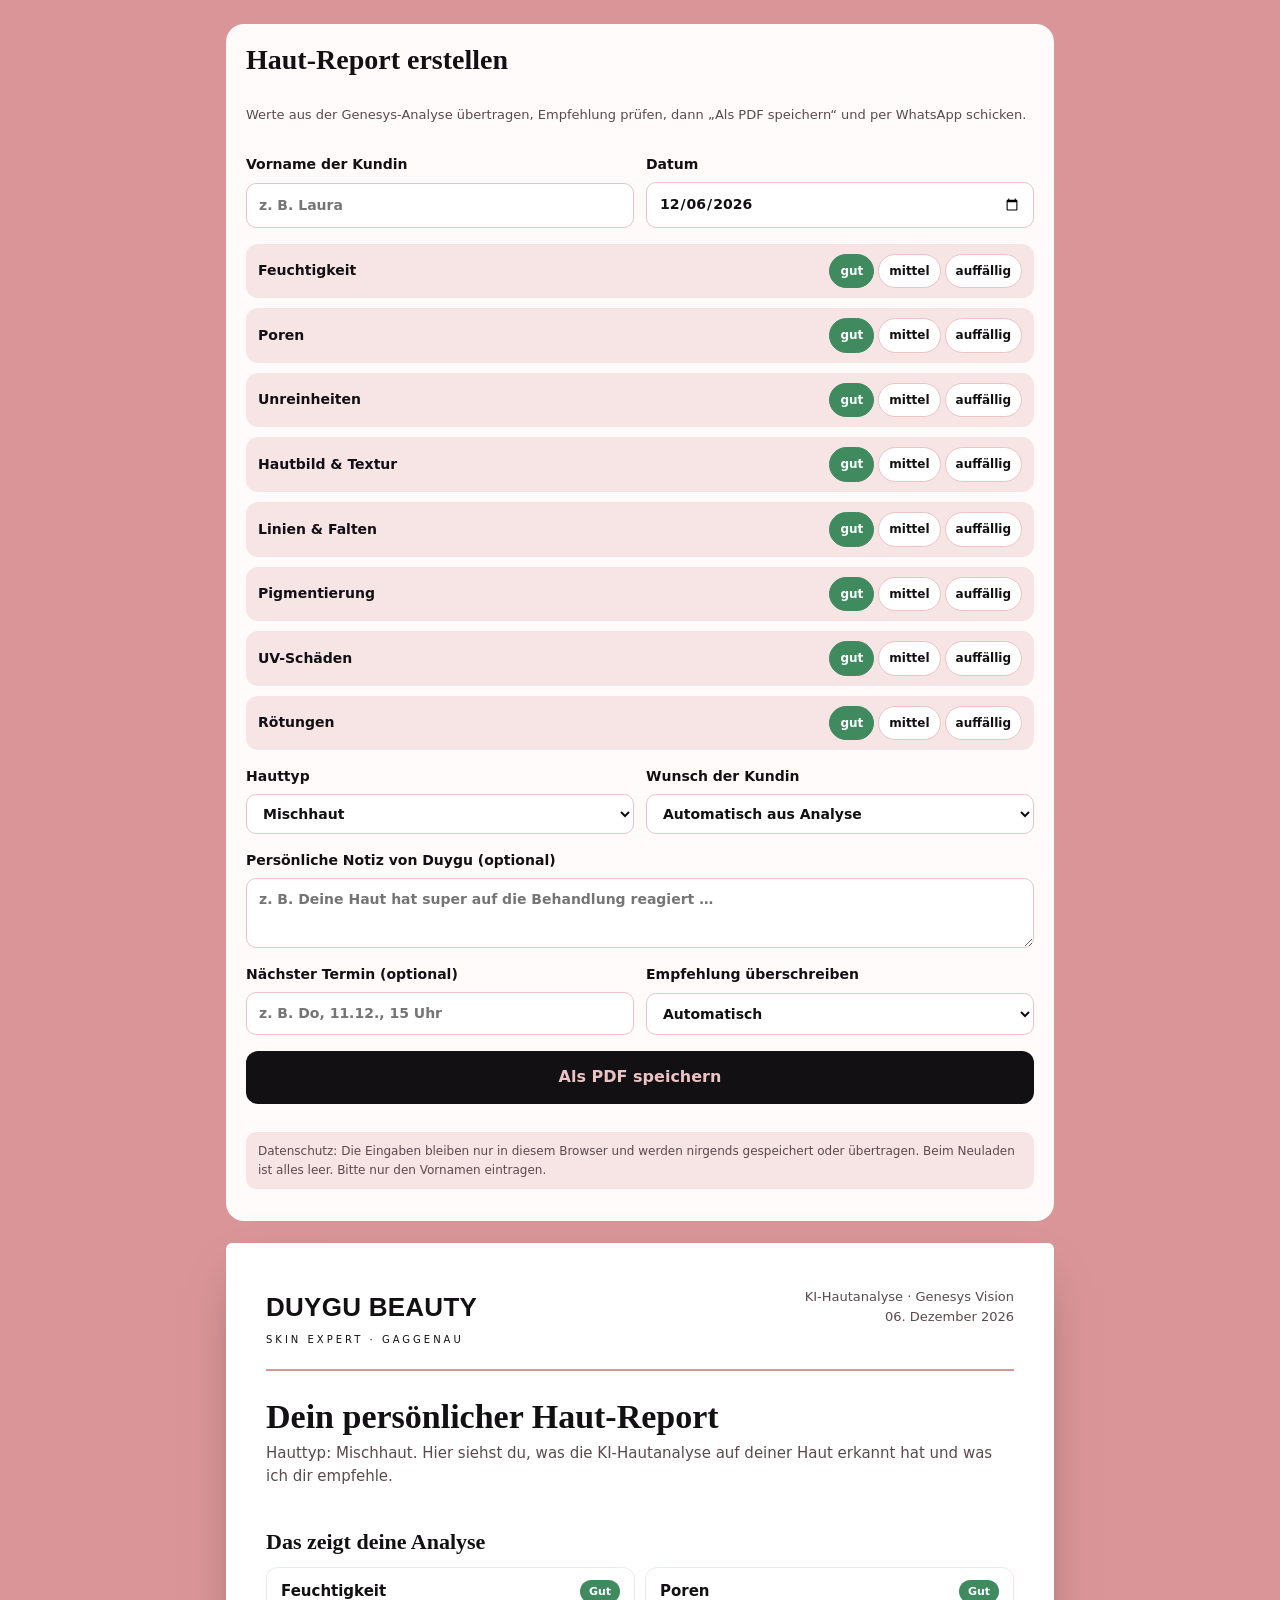
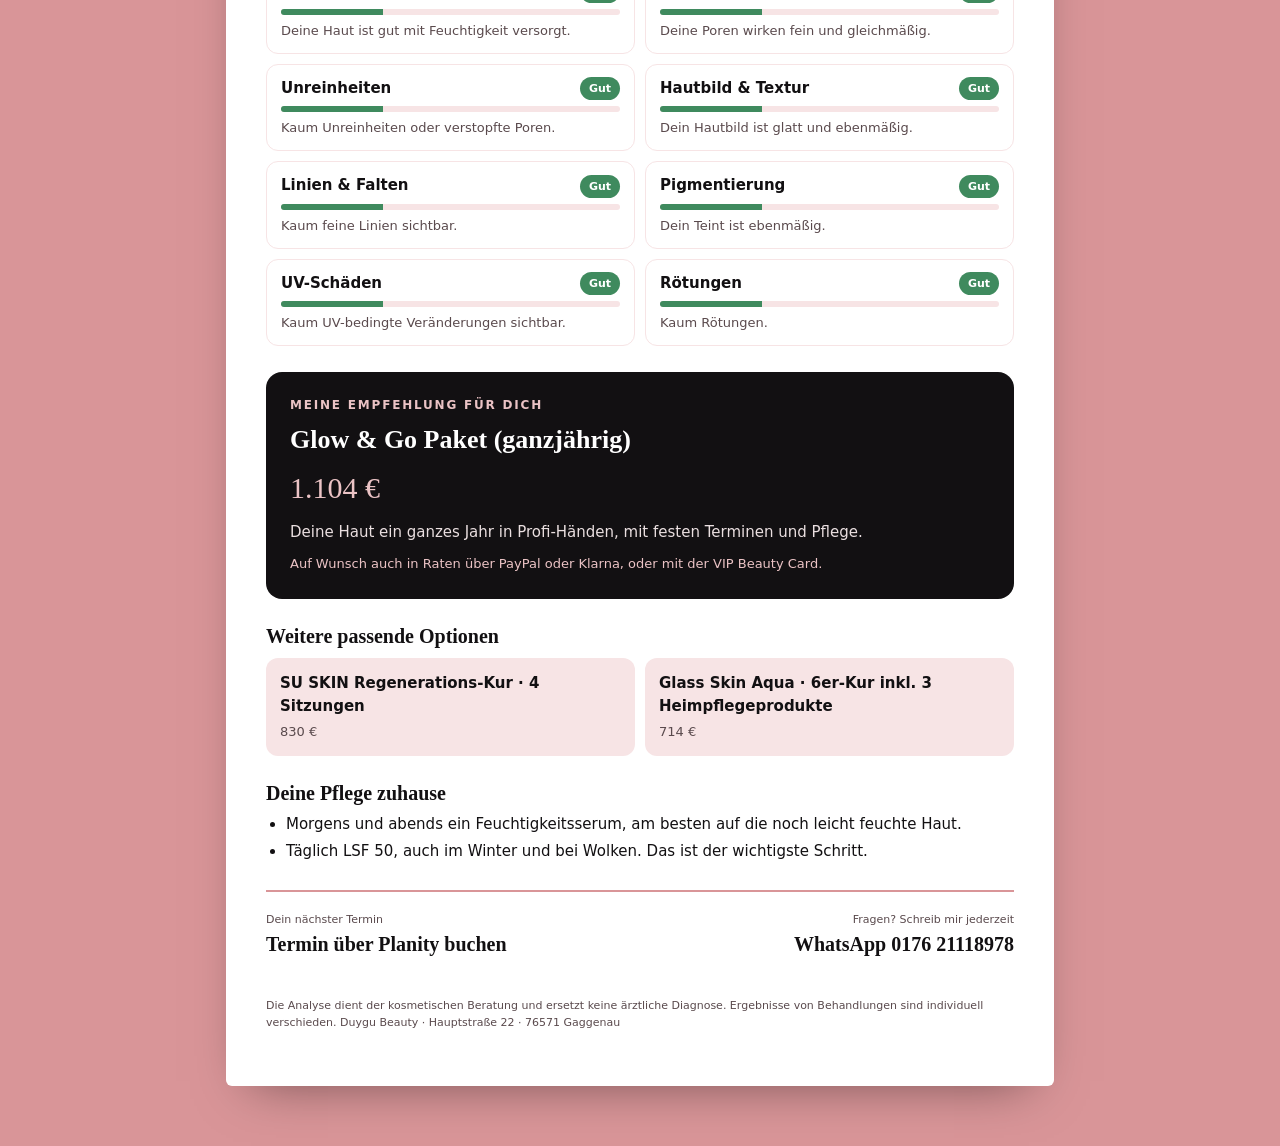
==== hautreport/index.html @ a6d689e8 "Haut-Report-Generator Co-Authored-By: Claude Opus 5.5 <noreply@anthropic.com> Claude-Session: https:" ====
<!doctype html>
<html lang="de">
<head>
<meta charset="utf-8">
<meta name="viewport" content="width=device-width, initial-scale=1, viewport-fit=cover">
<meta name="robots" content="noindex, nofollow">
<title>Haut-Report · Duygu Beauty</title>
<link rel="stylesheet" href="../fonts/fonts.css">
<style>
/* Layout: two parts. Top = input form for Duygu (hidden when printing). Bottom = A4 report preview that becomes the PDF. */
:root{
  --rose:#D99598; --rose-soft:#EBC3C5; --blush:#F7E4E5; --paper:#FFFBFB;
  --ink:#121012; --muted:#5A4A4D; --good:#3F8A5E; --mid:#C08A2E; --bad:#B8475B;
  --display:"Playfair Display",Georgia,serif; --body:"Open Sans",system-ui,-apple-system,sans-serif;
  color-scheme:light;
}
*{box-sizing:border-box}
body{margin:0;background:var(--rose);color:var(--ink);font-family:var(--body);font-size:15px;line-height:1.55}
.wrap{max-width:860px;margin:0 auto;padding:24px max(16px,env(safe-area-inset-left,0px)) 60px max(16px,env(safe-area-inset-right,0px))}
h1,h2,h3{font-family:var(--display);font-weight:600;margin:0;line-height:1.15}
.panel{background:var(--paper);border-radius:18px;padding:20px;display:grid;gap:16px;margin-bottom:22px}
.panel h1{font-size:28px}
.hint{font-size:13px;color:var(--muted)}
label{font-weight:600;font-size:14px;display:grid;gap:6px}
input[type=text],input[type=date],select,textarea{font:inherit;padding:10px 12px;border:1px solid var(--rose-soft);border-radius:10px;background:#fff;color:var(--ink);width:100%}
textarea{min-height:70px}
.grid2{display:grid;grid-template-columns:1fr 1fr;gap:12px}
@media(max-width:600px){.grid2{grid-template-columns:1fr}}
.areas{display:grid;gap:10px}
.area{display:grid;grid-template-columns:1fr auto;gap:10px;align-items:center;background:var(--blush);border-radius:12px;padding:10px 12px}
.area b{font-size:14px}
.seg{display:flex;gap:4px;position:relative}
.seg input{position:absolute;opacity:0;pointer-events:none}
.seg label{font-size:12px;font-weight:700;padding:7px 10px;border-radius:999px;background:#fff;border:1px solid var(--rose-soft);cursor:pointer}
.seg input:checked+label.g{background:var(--good);border-color:var(--good);color:#fff}
.seg input:checked+label.m{background:var(--mid);border-color:var(--mid);color:#fff}
.seg input:checked+label.b{background:var(--bad);border-color:var(--bad);color:#fff}
.seg input:focus-visible+label{outline:2px solid var(--ink)}
.btn{font:inherit;font-weight:700;border:0;border-radius:12px;padding:14px 20px;background:var(--ink);color:var(--rose-soft);cursor:pointer;font-size:16px}
.privacy{font-size:12px;color:var(--muted);background:var(--blush);border-radius:10px;padding:10px 12px}

/* report */
.report{background:#fff;border-radius:6px;box-shadow:0 20px 50px -25px rgba(0,0,0,.5);padding:44px 40px;display:grid;gap:26px}
.r-head{display:flex;justify-content:space-between;gap:16px;align-items:flex-start;border-bottom:2px solid var(--rose);padding-bottom:18px;flex-wrap:wrap}
.brand b{display:block;font-family:"Arial Narrow",Impact,sans-serif;font-weight:800;font-size:26px;letter-spacing:.01em}
.brand small{letter-spacing:.3em;font-size:10px}
.r-meta{text-align:right;font-size:13px;color:var(--muted)}
.r-title h2{font-size:34px}
.r-title p{color:var(--muted);margin-top:6px}
.r-areas{display:grid;grid-template-columns:repeat(2,minmax(0,1fr));gap:10px}
@media(max-width:560px){.r-areas{grid-template-columns:1fr}.report{padding:28px 20px}}
.r-area{border:1px solid var(--blush);border-radius:12px;padding:12px 14px;display:grid;gap:6px}
.r-area .top{display:flex;justify-content:space-between;gap:8px;align-items:center}
.pill{font-size:11px;font-weight:700;padding:3px 9px;border-radius:999px;color:#fff;white-space:nowrap}
.pill.g{background:var(--good)}.pill.m{background:var(--mid)}.pill.b{background:var(--bad)}
.bar{height:6px;border-radius:99px;background:var(--blush);overflow:hidden}
.bar span{display:block;height:100%}
.r-area p{font-size:13px;color:var(--muted);margin:0}
.reco{background:var(--ink);color:#fff;border-radius:16px;padding:24px;display:grid;gap:10px}
.reco .eyebrow{color:var(--rose-soft);font-size:12px;letter-spacing:.15em;text-transform:uppercase;font-weight:700}
.reco h3{font-size:26px;color:#fff}
.reco .price{font-family:var(--display);font-size:30px;color:var(--rose-soft)}
.reco p{color:#EADFE0;margin:0}
.alt{display:grid;grid-template-columns:repeat(2,minmax(0,1fr));gap:10px}
@media(max-width:560px){.alt{grid-template-columns:1fr}}
.alt div{background:var(--blush);border-radius:12px;padding:14px;display:grid;gap:4px}
.alt b{font-size:15px}
.alt span{font-size:13px;color:var(--muted)}
.home ul{margin:8px 0 0;padding-left:20px;display:grid;gap:4px}
.note{background:var(--blush);border-radius:12px;padding:14px;font-style:italic}
.next{display:flex;justify-content:space-between;gap:16px;flex-wrap:wrap;border-top:2px solid var(--rose);padding-top:16px;font-size:14px}
.next b{display:block;font-family:var(--display);font-size:20px}
.fine{font-size:11px;color:var(--muted)}

@media print{
  @page{size:A4;margin:12mm}
  body{background:#fff}
  .panel{display:none}
  .wrap{padding:0;max-width:none}
  .report{box-shadow:none;border-radius:0;padding:0;gap:18px}
  .reco,.pill,.bar span,.alt div,.note{-webkit-print-color-adjust:exact;print-color-adjust:exact}
  .r-area,.reco,.alt div{break-inside:avoid}
}
</style>
</head>
<body>
<div class="wrap">

<form class="panel" id="f" autocomplete="off">
  <h1>Haut-Report erstellen</h1>
  <p class="hint">Werte aus der Genesys-Analyse übertragen, Empfehlung prüfen, dann „Als PDF speichern“ und per WhatsApp schicken.</p>
  <div class="grid2">
    <label>Vorname der Kundin<input type="text" id="name" placeholder="z. B. Laura"></label>
    <label>Datum<input type="date" id="date"></label>
  </div>
  <div class="areas" id="areas"></div>
  <div class="grid2">
    <label>Hauttyp
      <select id="typ"><option>Mischhaut</option><option>Trockene Haut</option><option>Ölige Haut</option><option>Normale Haut</option><option>Sensible Haut</option></select>
    </label>
    <label>Wunsch der Kundin
      <select id="ziel"><option value="auto">Automatisch aus Analyse</option><option value="glow">Mehr Glow &amp; Frische</option><option value="pigment">Ebenmäßiger Teint / Pigment</option><option value="poren">Feinere Poren &amp; Unreinheiten</option><option value="falten">Straffer, weniger Linien</option></select>
    </label>
  </div>
  <label>Persönliche Notiz von Duygu (optional)<textarea id="note" placeholder="z. B. Deine Haut hat super auf die Behandlung reagiert …"></textarea></label>
  <div class="grid2">
    <label>Nächster Termin (optional)<input type="text" id="next" placeholder="z. B. Do, 11.12., 15 Uhr"></label>
    <label>Empfehlung überschreiben
      <select id="override"><option value="">Automatisch</option></select>
    </label>
  </div>
  <button type="button" class="btn" id="print">Als PDF speichern</button>
  <p class="privacy">Datenschutz: Die Eingaben bleiben nur in diesem Browser und werden nirgends gespeichert oder übertragen. Beim Neuladen ist alles leer. Bitte nur den Vornamen eintragen.</p>
</form>

<article class="report" id="report">
  <header class="r-head">
    <div class="brand"><b>DUYGU BEAUTY</b><small>SKIN EXPERT · GAGGENAU</small></div>
    <div class="r-meta">KI-Hautanalyse · Genesys Vision<br><span id="r-date"></span></div>
  </header>
  <div class="r-title">
    <h2 id="r-hello">Dein persönlicher Haut-Report</h2>
    <p id="r-sub"></p>
  </div>
  <section>
    <h3 style="font-size:22px;margin-bottom:12px">Das zeigt deine Analyse</h3>
    <div class="r-areas" id="r-areas"></div>
  </section>
  <section class="reco" id="r-reco"></section>
  <section>
    <h3 style="font-size:20px;margin-bottom:10px">Weitere passende Optionen</h3>
    <div class="alt" id="r-alt"></div>
  </section>
  <section class="home">
    <h3 style="font-size:20px">Deine Pflege zuhause</h3>
    <ul id="r-home"></ul>
  </section>
  <section class="note" id="r-note" hidden></section>
  <footer class="next">
    <div><span class="fine">Dein nächster Termin</span><b id="r-next">Termin über Planity buchen</b></div>
    <div style="text-align:right"><span class="fine">Fragen? Schreib mir jederzeit</span><b>WhatsApp 0176 21118978</b></div>
  </footer>
  <p class="fine">Die Analyse dient der kosmetischen Beratung und ersetzt keine ärztliche Diagnose. Ergebnisse von Behandlungen sind individuell verschieden. Duygu Beauty · Hauptstraße 22 · 76571 Gaggenau</p>
</article>
</div>

<script>
var AREAS=[
 ["feuchte","Feuchtigkeit",{g:"Deine Haut ist gut mit Feuchtigkeit versorgt.",m:"Deiner Haut fehlt etwas Feuchtigkeit, auch wenn sie sich nicht trocken anfühlt.",b:"Deiner Haut fehlt deutlich Feuchtigkeit. Das lässt sie schneller müde und fahl wirken."}],
 ["poren","Poren",{g:"Deine Poren wirken fein und gleichmäßig.",m:"In der T-Zone sind die Poren etwas erweitert.",b:"Deine Poren sind deutlich sichtbar, vor allem in der T-Zone."}],
 ["unrein","Unreinheiten",{g:"Kaum Unreinheiten oder verstopfte Poren.",m:"Einzelne Unreinheiten und Talgablagerungen sind sichtbar.",b:"Viele verstopfte Poren und Unreinheiten. Hier lohnt sich eine gezielte Tiefenreinigung."}],
 ["textur","Hautbild & Textur",{g:"Dein Hautbild ist glatt und ebenmäßig.",m:"Dein Hautbild ist stellenweise etwas uneben.",b:"Dein Hautbild wirkt uneben, z. B. durch Pickelmale oder raue Stellen."}],
 ["falten","Linien & Falten",{g:"Kaum feine Linien sichtbar.",m:"Erste feine Linien sind sichtbar, z. B. um Augen oder Stirn.",b:"Feine Linien und Fältchen sind deutlich sichtbar."}],
 ["pigment","Pigmentierung",{g:"Dein Teint ist ebenmäßig.",m:"Einzelne Pigmentflecken sind sichtbar.",b:"Deutliche Pigmentflecken bzw. ungleichmäßiger Teint."}],
 ["uv","UV-Schäden",{g:"Kaum UV-bedingte Veränderungen sichtbar.",m:"Unter UV-Licht zeigen sich erste Sonnenschäden.",b:"Unter UV-Licht sind deutliche Sonnenschäden sichtbar, die man im Spiegel oft noch nicht sieht."}],
 ["rot","Rötungen",{g:"Kaum Rötungen.",m:"Leichte Rötungen sind sichtbar.",b:"Deutliche Rötungen. Wir gehen besonders sanft vor."}]
];
var T={
 suskin6:{n:"SU SKIN Regenerations-Kur · 6 Sitzungen",p:"2.390 €",w:"Bio-Microneedling mit natürlichen Spongilla-Spicules, die bis zu 48 Stunden in der Haut weiterarbeiten. Die 6er-Kur ist unsere intensivste Behandlung für ein sichtbar ebenmäßigeres, verfeinertes Hautbild."},
 suskin4:{n:"SU SKIN Regenerations-Kur · 4 Sitzungen",p:"830 €",w:"Bio-Microneedling mit natürlichen Spongilla-Spicules, die bis zu 48 Stunden in der Haut weiterarbeiten. Ideal, um Poren, Hautbild und Ausstrahlung gezielt zu verbessern."},
 aquasu:{n:"Aqua Facial + SU SKIN",p:"440 €",w:"Tiefenreinigung mit Aquafacial und direkt danach Bio-Microneedling. Die Haut ist perfekt vorbereitet, die Wirkstoffe kommen dort an, wo sie wirken sollen."},
 golden6:{n:"Golden Needle Glow · 6er-Kur inkl. 3 Heimpflegeprodukte",p:"714 €",w:"Regelmäßige Glow-Behandlungen für mehr Spannkraft und Frische, kombiniert mit passender Pflege für zuhause."},
 glass6:{n:"Glass Skin Aqua · 6er-Kur inkl. 3 Heimpflegeprodukte",p:"714 €",w:"Tiefenreinigung und intensive Feuchtigkeit in sechs Sitzungen für einen klaren, glasigen Glow."},
 glass12:{n:"Glass Skin Aqua · 12er-Kur inkl. 3 Heimpflegeprodukte",p:"1.428 €",w:"Ein Jahr lang monatliche Tiefenreinigung und Feuchtigkeit. Für dauerhaft klare, strahlende Haut."},
 ritual:{n:"Duygu Signature Ritual",p:"199 €",w:"Zwei Stunden Premium-Gesichtsbehandlung, genau auf deine Haut abgestimmt. Besonders sanft, ideal für empfindliche Haut."},
 glowgo:{n:"Glow & Go Paket (ganzjährig)",p:"1.104 €",w:"Deine Haut ein ganzes Jahr in Profi-Händen, mit festen Terminen und Pflege."}
};
var ALT={suskin6:["aquasu","golden6"],suskin4:["aquasu","glass6"],aquasu:["suskin4","glass6"],golden6:["suskin4","ritual"],glass6:["glass12","aquasu"],glass12:["glass6","suskin4"],ritual:["glass6","golden6"],glowgo:["suskin4","glass6"]};
var HOME={
 feuchte:"Morgens und abends ein Feuchtigkeitsserum, am besten auf die noch leicht feuchte Haut.",
 poren:"Zweimal pro Woche ein sanftes BHA-Peeling, nicht täglich.",
 unrein:"Kissenbezug alle 2–3 Tage wechseln und das Handy-Display regelmäßig reinigen.",
 textur:"Abends ein mildes Retinal oder Azelainsäure, aber erst nach Rücksprache mit mir.",
 falten:"Augen- und Stirnbereich abends mit einer reichhaltigeren Pflege versorgen.",
 pigment:"Täglich LSF 50, auch im Winter und bei Wolken. Das ist der wichtigste Schritt.",
 uv:"Täglich LSF 50 und alle 2–3 Stunden nachcremen, wenn du draußen bist.",
 rot:"Keine heißen Duschen ins Gesicht, keine Peelings mit Körnchen, nur sanfte Reinigung."
};
var areasEl=document.getElementById('areas');
AREAS.forEach(function(a){
  var d=document.createElement('div');d.className='area';
  d.innerHTML='<b>'+a[1]+'</b><div class="seg">'+['g','m','b'].map(function(l,i){var id=a[0]+'-'+l;return '<input type="radio" name="'+a[0]+'" id="'+id+'" value="'+l+'"'+(i===0?' checked':'')+'><label class="'+l+'" for="'+id+'">'+['gut','mittel','auffällig'][i]+'</label>'}).join('')+'</div>';
  areasEl.appendChild(d);
});
var ov=document.getElementById('override');
Object.keys(T).forEach(function(k){var o=document.createElement('option');o.value=k;o.textContent=T[k].n+' ('+T[k].p+')';ov.appendChild(o)});
document.getElementById('date').valueAsDate=new Date();

function lvl(k){return document.querySelector('input[name="'+k+'"]:checked').value}
function score(l){return l==='g'?0:l==='m'?1:2}
function pick(){
  var o=ov.value;if(o)return o;
  var s={};AREAS.forEach(function(a){s[a[0]]=score(lvl(a[0]))});
  var ziel=document.getElementById('ziel').value;
  var total=Object.values(s).reduce(function(x,y){return x+y},0);
  if(s.rot===2&&s.pigment<2&&s.falten<2)return 'ritual';
  if(ziel==='pigment'||s.pigment===2||s.uv===2)return (s.pigment+s.uv+s.textur>=4)?'suskin6':'suskin4';
  if(ziel==='falten'||s.falten===2)return s.falten===2&&total>=8?'suskin6':'golden6';
  if(ziel==='poren'||s.poren===2||s.unrein===2||s.textur===2)return (s.unrein===2&&s.textur>=1)?'aquasu':'suskin4';
  if(ziel==='glow'||s.feuchte>=1)return total>=6?'glass12':'glass6';
  return total<=2?'glowgo':'glass6';
}
function render(){
  var name=document.getElementById('name').value.trim();
  var d=document.getElementById('date').value;
  document.getElementById('r-date').textContent=d?new Date(d).toLocaleDateString('de-DE',{day:'2-digit',month:'long',year:'numeric'}):'';
  document.getElementById('r-hello').textContent=name?'Dein Haut-Report, '+name:'Dein persönlicher Haut-Report';
  document.getElementById('r-sub').textContent='Hauttyp: '+document.getElementById('typ').value+'. Hier siehst du, was die KI-Hautanalyse auf deiner Haut erkannt hat und was ich dir empfehle.';
  var ra=document.getElementById('r-areas');ra.innerHTML='';
  var focus=[];
  AREAS.forEach(function(a){
    var l=lvl(a[0]);if(l!=='g')focus.push(a[0]);
    var w=l==='g'?30:l==='m'?65:95,c=l==='g'?'var(--good)':l==='m'?'var(--mid)':'var(--bad)';
    var el=document.createElement('div');el.className='r-area';
    el.innerHTML='<div class="top"><b></b><span class="pill '+l+'">'+(l==='g'?'Gut':l==='m'?'Beobachten':'Fokus')+'</span></div><div class="bar"><span style="width:'+w+'%;background:'+c+'"></span></div><p></p>';
    el.querySelector('b').textContent=a[1];el.querySelector('p').textContent=a[2][l];ra.appendChild(el);
  });
  var k=pick(),t=T[k];
  document.getElementById('r-reco').innerHTML='<span class="eyebrow">Meine Empfehlung für dich</span><h3></h3><div class="price"></div><p></p><p style="font-size:13px;color:var(--rose-soft)">Auf Wunsch auch in Raten über PayPal oder Klarna, oder mit der VIP Beauty Card.</p>';
  var r=document.getElementById('r-reco');r.querySelector('h3').textContent=t.n;r.querySelector('.price').textContent=t.p;r.querySelector('p').textContent=t.w;
  var alt=document.getElementById('r-alt');alt.innerHTML='';
  (ALT[k]||[]).forEach(function(x){var e=document.createElement('div');e.innerHTML='<b></b><span></span>';e.querySelector('b').textContent=T[x].n;e.querySelector('span').textContent=T[x].p;alt.appendChild(e)});
  var h=document.getElementById('r-home');h.innerHTML='';
  var tips=focus.length?focus.slice(0,4):['feuchte','pigment'];
  if(tips.indexOf('pigment')<0&&tips.indexOf('uv')<0)tips.push('uv');
  tips.forEach(function(x){var li=document.createElement('li');li.textContent=HOME[x];h.appendChild(li)});
  var n=document.getElementById('note').value.trim(),ne=document.getElementById('r-note');
  ne.hidden=!n;ne.textContent=n?'„'+n+'“ – Duygu':'';
  var nx=document.getElementById('next').value.trim();
  document.getElementById('r-next').textContent=nx||'Termin über Planity buchen';
}
document.getElementById('f').addEventListener('input',render);
document.getElementById('f').addEventListener('change',render);
document.getElementById('print').addEventListener('click',function(){render();window.print()});
render();
</script>
</body>
</html>
---- fonts/fonts.css ----
@font-face{font-family:'Open Sans';font-style:normal;font-weight:400;font-display:swap;src:url(fonts/OpenSans-400-latin-ext.woff2) format('woff2');unicode-range:U+0100-02BA, U+02BD-02C5, U+02C7-02CC, U+02CE-02D7, U+02DD-02FF, U+0304, U+0308, U+0329, U+1D00-1DBF, U+1E00-1E9F, U+1EF2-1EFF, U+2020, U+20A0-20AB, U+20AD-20C4, U+2113, U+2C60-2C7F, U+A720-A7FF;}
@font-face{font-family:'Open Sans';font-style:normal;font-weight:400;font-display:swap;src:url(fonts/OpenSans-400-latin.woff2) format('woff2');unicode-range:U+0000-00FF, U+0131, U+0152-0153, U+02BB-02BC, U+02C6, U+02DA, U+02DC, U+0304, U+0308, U+0329, U+2000-206F, U+20AC, U+2122, U+2191, U+2193, U+2212, U+2215, U+FEFF, U+FFFD;}
@font-face{font-family:'Open Sans';font-style:normal;font-weight:600;font-display:swap;src:url(fonts/OpenSans-600-latin-ext.woff2) format('woff2');unicode-range:U+0100-02BA, U+02BD-02C5, U+02C7-02CC, U+02CE-02D7, U+02DD-02FF, U+0304, U+0308, U+0329, U+1D00-1DBF, U+1E00-1E9F, U+1EF2-1EFF, U+2020, U+20A0-20AB, U+20AD-20C4, U+2113, U+2C60-2C7F, U+A720-A7FF;}
@font-face{font-family:'Open Sans';font-style:normal;font-weight:600;font-display:swap;src:url(fonts/OpenSans-600-latin.woff2) format('woff2');unicode-range:U+0000-00FF, U+0131, U+0152-0153, U+02BB-02BC, U+02C6, U+02DA, U+02DC, U+0304, U+0308, U+0329, U+2000-206F, U+20AC, U+2122, U+2191, U+2193, U+2212, U+2215, U+FEFF, U+FFFD;}
@font-face{font-family:'Open Sans';font-style:normal;font-weight:700;font-display:swap;src:url(fonts/OpenSans-700-latin-ext.woff2) format('woff2');unicode-range:U+0100-02BA, U+02BD-02C5, U+02C7-02CC, U+02CE-02D7, U+02DD-02FF, U+0304, U+0308, U+0329, U+1D00-1DBF, U+1E00-1E9F, U+1EF2-1EFF, U+2020, U+20A0-20AB, U+20AD-20C4, U+2113, U+2C60-2C7F, U+A720-A7FF;}
@font-face{font-family:'Open Sans';font-style:normal;font-weight:700;font-display:swap;src:url(fonts/OpenSans-700-latin.woff2) format('woff2');unicode-range:U+0000-00FF, U+0131, U+0152-0153, U+02BB-02BC, U+02C6, U+02DA, U+02DC, U+0304, U+0308, U+0329, U+2000-206F, U+20AC, U+2122, U+2191, U+2193, U+2212, U+2215, U+FEFF, U+FFFD;}
@font-face{font-family:'Playfair Display';font-style:normal;font-weight:500;font-display:swap;src:url(fonts/PlayfairDisplay-500-latin-ext.woff2) format('woff2');unicode-range:U+0100-02BA, U+02BD-02C5, U+02C7-02CC, U+02CE-02D7, U+02DD-02FF, U+0304, U+0308, U+0329, U+1D00-1DBF, U+1E00-1E9F, U+1EF2-1EFF, U+2020, U+20A0-20AB, U+20AD-20C4, U+2113, U+2C60-2C7F, U+A720-A7FF;}
@font-face{font-family:'Playfair Display';font-style:normal;font-weight:500;font-display:swap;src:url(fonts/PlayfairDisplay-500-latin.woff2) format('woff2');unicode-range:U+0000-00FF, U+0131, U+0152-0153, U+02BB-02BC, U+02C6, U+02DA, U+02DC, U+0304, U+0308, U+0329, U+2000-206F, U+20AC, U+2122, U+2191, U+2193, U+2212, U+2215, U+FEFF, U+FFFD;}
@font-face{font-family:'Playfair Display';font-style:normal;font-weight:600;font-display:swap;src:url(fonts/PlayfairDisplay-600-latin-ext.woff2) format('woff2');unicode-range:U+0100-02BA, U+02BD-02C5, U+02C7-02CC, U+02CE-02D7, U+02DD-02FF, U+0304, U+0308, U+0329, U+1D00-1DBF, U+1E00-1E9F, U+1EF2-1EFF, U+2020, U+20A0-20AB, U+20AD-20C4, U+2113, U+2C60-2C7F, U+A720-A7FF;}
@font-face{font-family:'Playfair Display';font-style:normal;font-weight:600;font-display:swap;src:url(fonts/PlayfairDisplay-600-latin.woff2) format('woff2');unicode-range:U+0000-00FF, U+0131, U+0152-0153, U+02BB-02BC, U+02C6, U+02DA, U+02DC, U+0304, U+0308, U+0329, U+2000-206F, U+20AC, U+2122, U+2191, U+2193, U+2212, U+2215, U+FEFF, U+FFFD;}
@font-face{font-family:'Playfair Display';font-style:normal;font-weight:700;font-display:swap;src:url(fonts/PlayfairDisplay-700-latin-ext.woff2) format('woff2');unicode-range:U+0100-02BA, U+02BD-02C5, U+02C7-02CC, U+02CE-02D7, U+02DD-02FF, U+0304, U+0308, U+0329, U+1D00-1DBF, U+1E00-1E9F, U+1EF2-1EFF, U+2020, U+20A0-20AB, U+20AD-20C4, U+2113, U+2C60-2C7F, U+A720-A7FF;}
@font-face{font-family:'Playfair Display';font-style:normal;font-weight:700;font-display:swap;src:url(fonts/PlayfairDisplay-700-latin.woff2) format('woff2');unicode-range:U+0000-00FF, U+0131, U+0152-0153, U+02BB-02BC, U+02C6, U+02DA, U+02DC, U+0304, U+0308, U+0329, U+2000-206F, U+20AC, U+2122, U+2191, U+2193, U+2212, U+2215, U+FEFF, U+FFFD;}
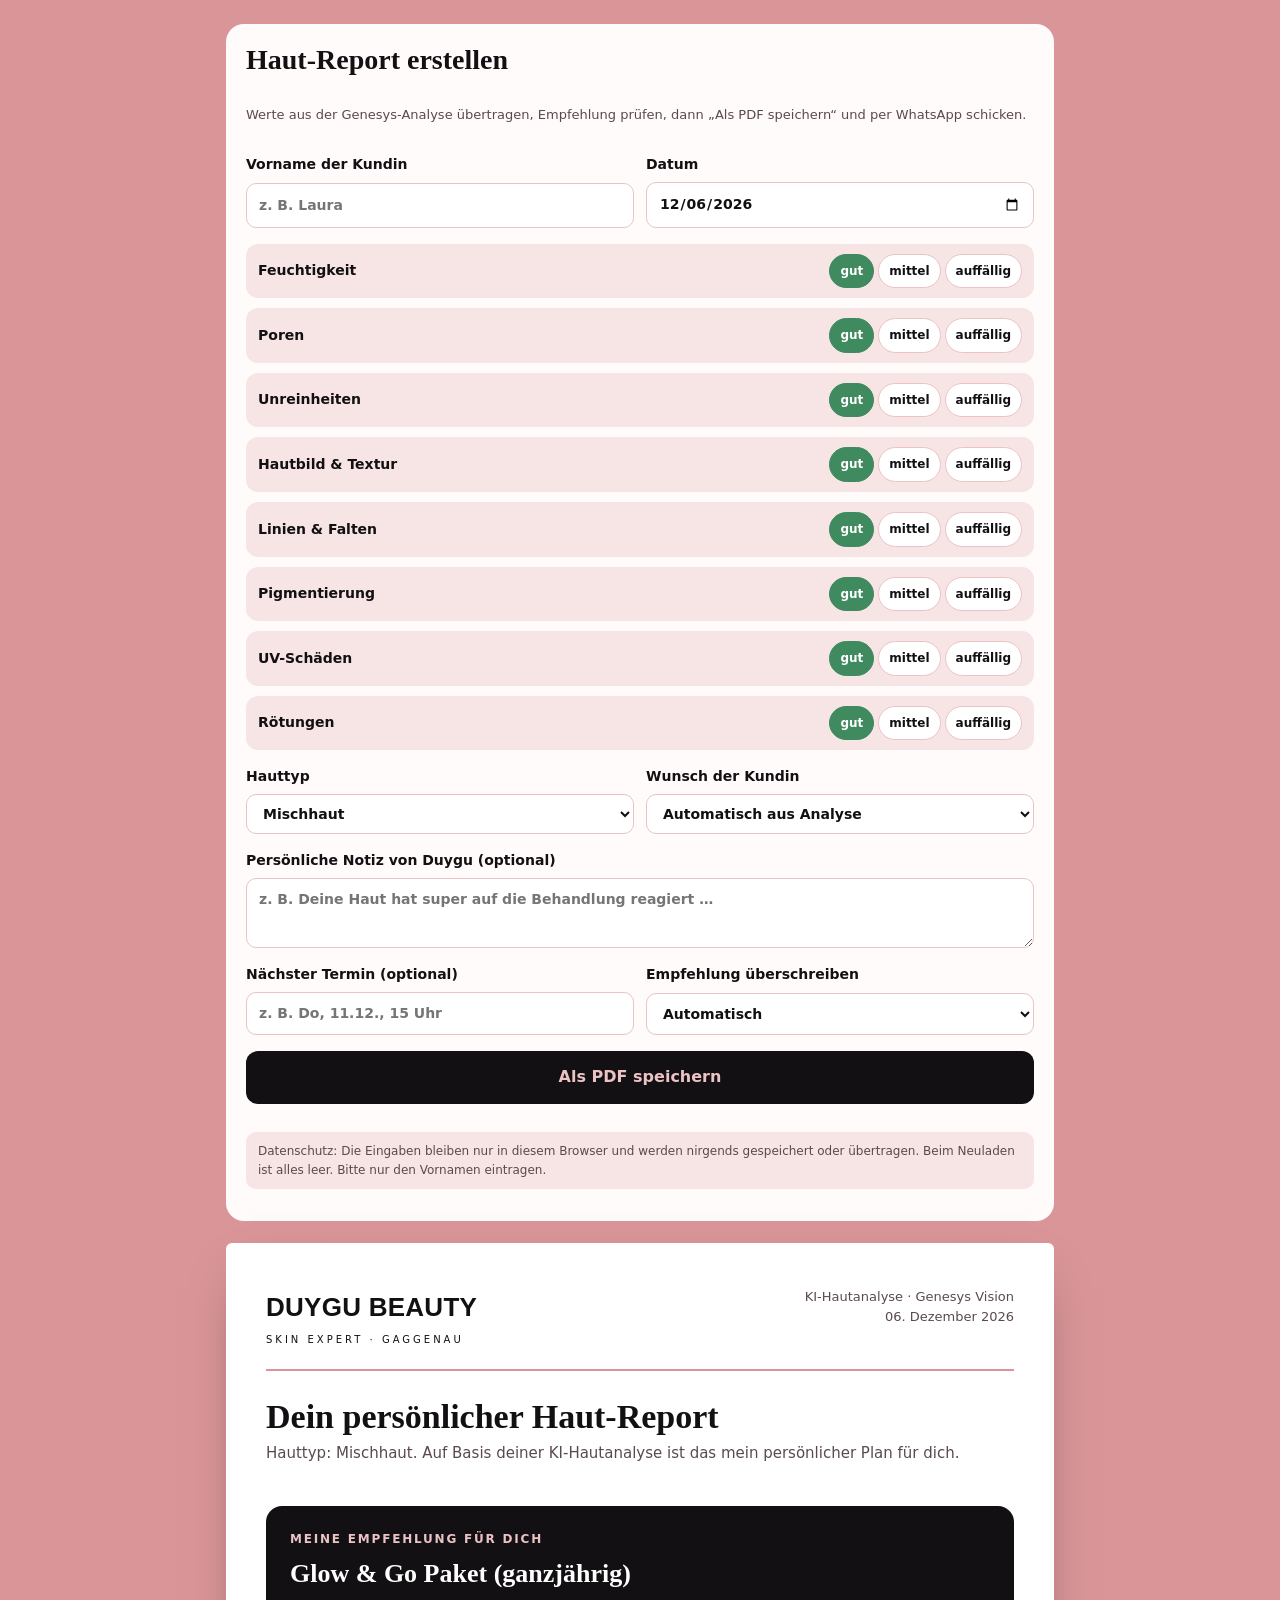
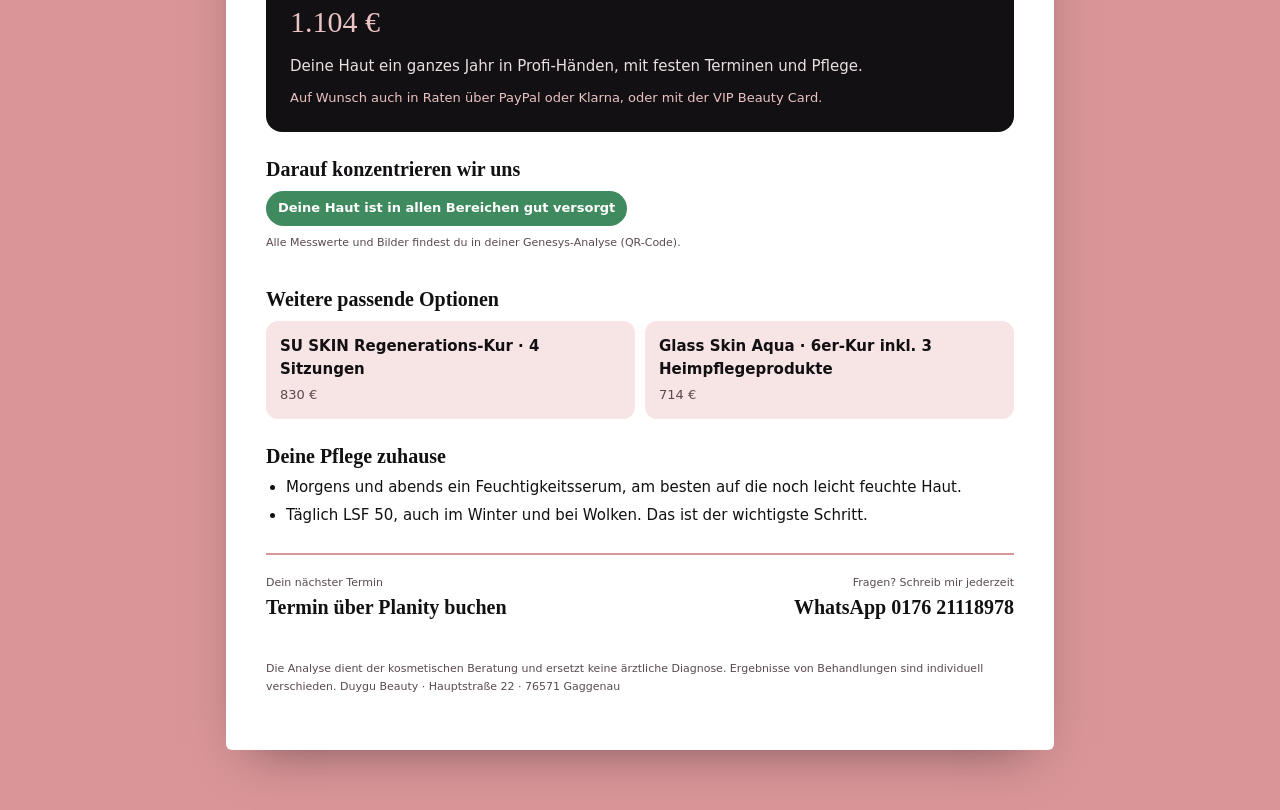
==== commit 05578de0: "Haut-Report kompakter: Empfehlung zuerst, Fokus-Bereiche als Chips Co-Authored-By: Claude Opus 5.5 <" ====
--- a/hautreport/index.html
+++ b/hautreport/index.html
@@ -56,6 +56,9 @@
 .bar{height:6px;border-radius:99px;background:var(--blush);overflow:hidden}
 .bar span{display:block;height:100%}
 .r-area p{font-size:13px;color:var(--muted);margin:0}
+.chips{display:flex;flex-wrap:wrap;gap:8px}
+.chip{font-size:13px;font-weight:700;padding:7px 12px;border-radius:999px;color:#fff;-webkit-print-color-adjust:exact;print-color-adjust:exact}
+.chip.b{background:var(--bad)}.chip.m{background:var(--mid)}.chip.g{background:var(--good);font-weight:600}
 .reco{background:var(--ink);color:#fff;border-radius:16px;padding:24px;display:grid;gap:10px}
 .reco .eyebrow{color:var(--rose-soft);font-size:12px;letter-spacing:.15em;text-transform:uppercase;font-weight:700}
 .reco h3{font-size:26px;color:#fff}
@@ -122,11 +125,12 @@
     <h2 id="r-hello">Dein persönlicher Haut-Report</h2>
     <p id="r-sub"></p>
   </div>
+  <section class="reco" id="r-reco"></section>
   <section>
-    <h3 style="font-size:22px;margin-bottom:12px">Das zeigt deine Analyse</h3>
-    <div class="r-areas" id="r-areas"></div>
+    <h3 style="font-size:20px;margin-bottom:10px">Darauf konzentrieren wir uns</h3>
+    <div class="chips" id="r-areas"></div>
+    <p class="fine" style="margin-top:8px">Alle Messwerte und Bilder findest du in deiner Genesys-Analyse (QR-Code).</p>
   </section>
-  <section class="reco" id="r-reco"></section>
   <section>
     <h3 style="font-size:20px;margin-bottom:10px">Weitere passende Optionen</h3>
     <div class="alt" id="r-alt"></div>
@@ -205,16 +209,18 @@
   var d=document.getElementById('date').value;
   document.getElementById('r-date').textContent=d?new Date(d).toLocaleDateString('de-DE',{day:'2-digit',month:'long',year:'numeric'}):'';
   document.getElementById('r-hello').textContent=name?'Dein Haut-Report, '+name:'Dein persönlicher Haut-Report';
-  document.getElementById('r-sub').textContent='Hauttyp: '+document.getElementById('typ').value+'. Hier siehst du, was die KI-Hautanalyse auf deiner Haut erkannt hat und was ich dir empfehle.';
+  document.getElementById('r-sub').textContent='Hauttyp: '+document.getElementById('typ').value+'. Auf Basis deiner KI-Hautanalyse ist das mein persönlicher Plan für dich.';
   var ra=document.getElementById('r-areas');ra.innerHTML='';
   var focus=[];
-  AREAS.forEach(function(a){
-    var l=lvl(a[0]);if(l!=='g')focus.push(a[0]);
-    var w=l==='g'?30:l==='m'?65:95,c=l==='g'?'var(--good)':l==='m'?'var(--mid)':'var(--bad)';
-    var el=document.createElement('div');el.className='r-area';
-    el.innerHTML='<div class="top"><b></b><span class="pill '+l+'">'+(l==='g'?'Gut':l==='m'?'Beobachten':'Fokus')+'</span></div><div class="bar"><span style="width:'+w+'%;background:'+c+'"></span></div><p></p>';
-    el.querySelector('b').textContent=a[1];el.querySelector('p').textContent=a[2][l];ra.appendChild(el);
+  var sorted=AREAS.slice().sort(function(x,y){return score(lvl(y[0]))-score(lvl(x[0]))});
+  sorted.forEach(function(a){
+    var l=lvl(a[0]);if(l==='g')return;focus.push(a[0]);
+    var el=document.createElement('span');el.className='chip '+l;
+    el.textContent=a[1]+(l==='b'?' · Fokus':' · beobachten');ra.appendChild(el);
   });
+  if(!focus.length){var ok=document.createElement('span');ok.className='chip g';ok.textContent='Deine Haut ist in allen Bereichen gut versorgt';ra.appendChild(ok)}
+  var good=AREAS.filter(function(a){return lvl(a[0])==='g'}).map(function(a){return a[1]});
+  if(good.length&&focus.length){var g=document.createElement('span');g.className='chip g';g.textContent='Gut: '+good.join(', ');ra.appendChild(g)}
   var k=pick(),t=T[k];
   document.getElementById('r-reco').innerHTML='<span class="eyebrow">Meine Empfehlung für dich</span><h3></h3><div class="price"></div><p></p><p style="font-size:13px;color:var(--rose-soft)">Auf Wunsch auch in Raten über PayPal oder Klarna, oder mit der VIP Beauty Card.</p>';
   var r=document.getElementById('r-reco');r.querySelector('h3').textContent=t.n;r.querySelector('.price').textContent=t.p;r.querySelector('p').textContent=t.w;
